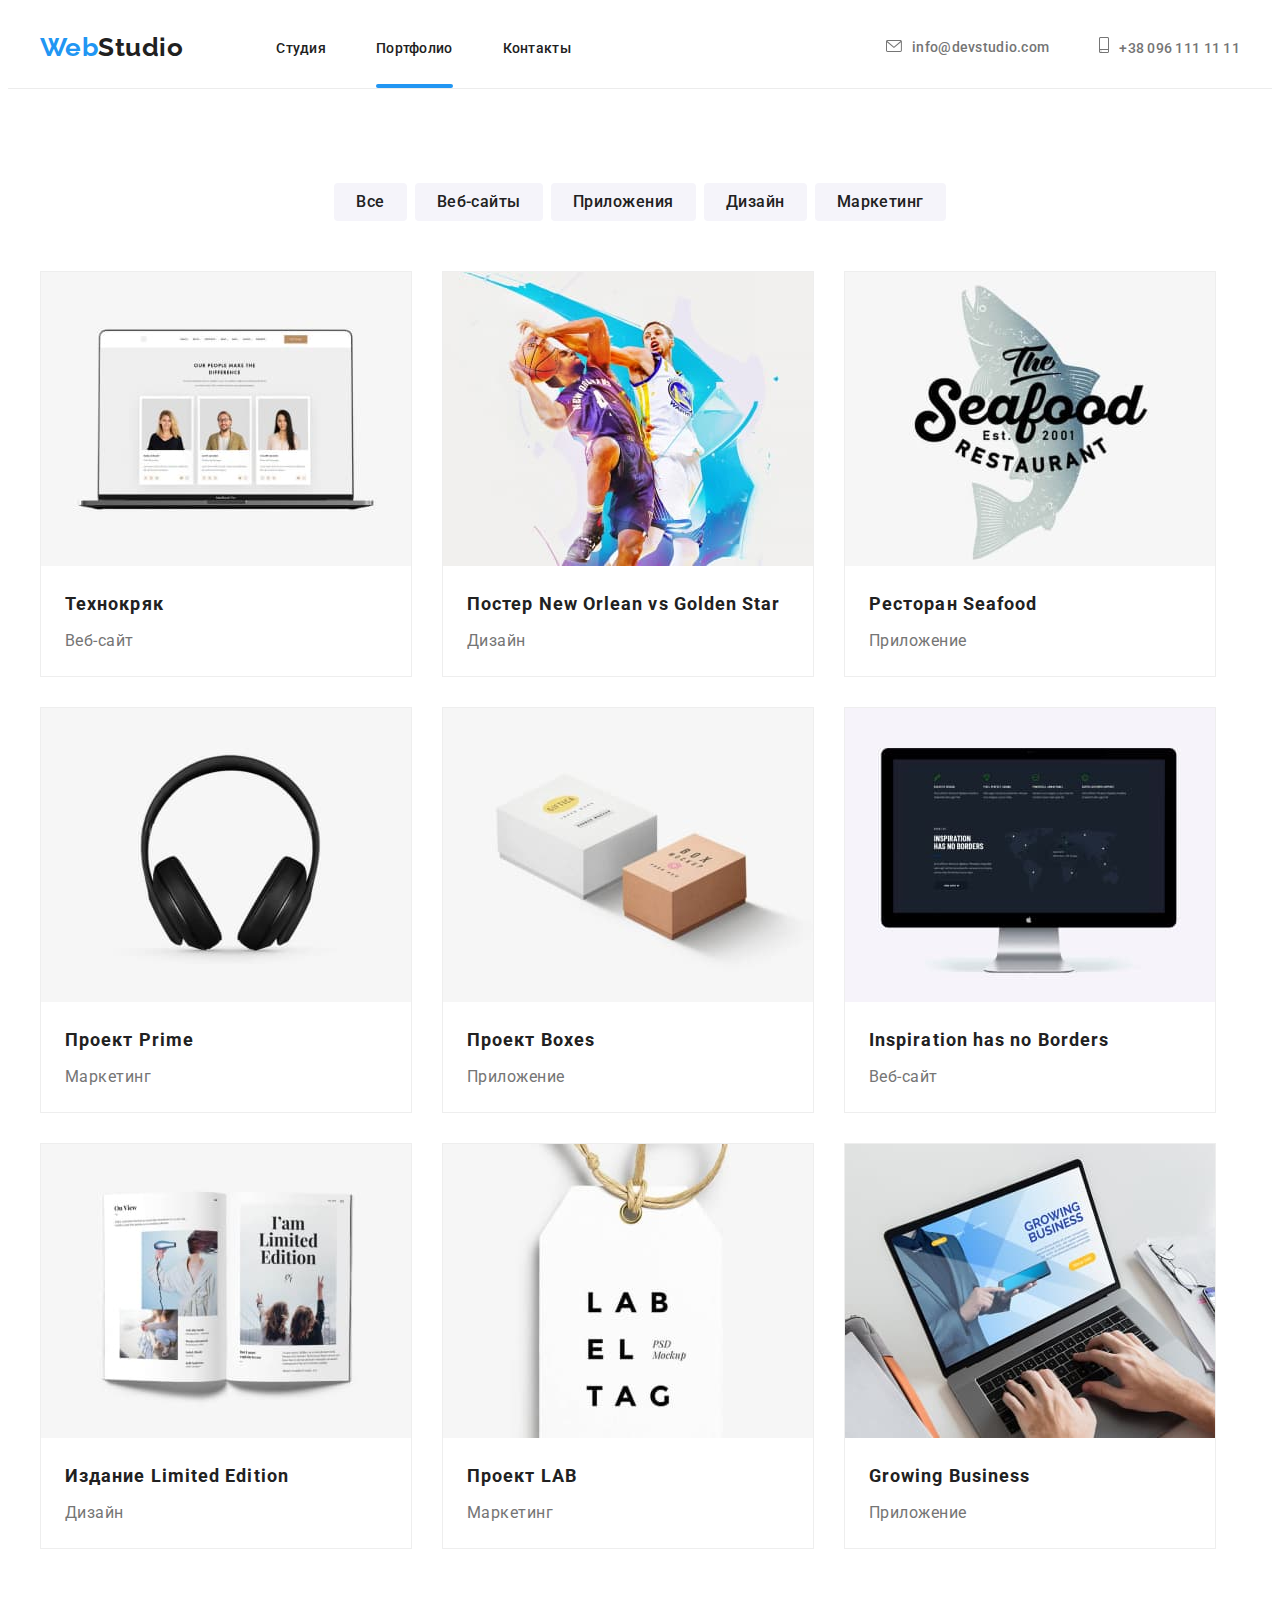
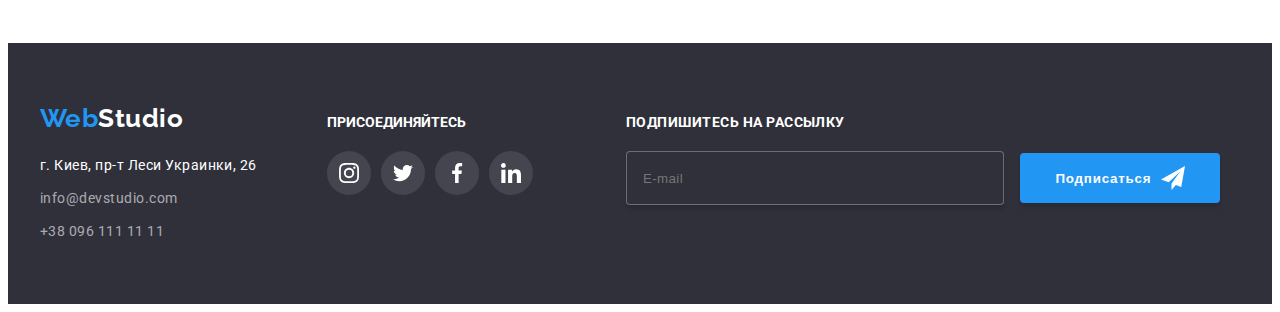
==== portfolio.html @ e42d1f24 "Старт ДЗ 7" ====
<!DOCTYPE html>
<html lang="en">
<head>
    <meta charset="UTF-8">
    <meta http-equiv="X-UA-Compatible" content="IE=edge">
    <meta name="viewport" content="width=device-width, initial-scale=1.0">
    <title>portfolio</title>    
    <link rel="preconnect" href="https://fonts.googleapis.com">
    <link rel="preconnect" href="https://fonts.gstatic.com" crossorigin>
    <link href="https://fonts.googleapis.com/css2?family=Raleway:wght@700&family=Roboto:wght@400;500;700;900&display=swap"
        rel="stylesheet">
    <link rel="stylesheet" href="https://cdnjs.cloudflare.com/ajax/libs/modern-normalize/1.1.0/modern-normalize.min.css"
        integrity="sha512-wpPYUAdjBVSE4KJnH1VR1HeZfpl1ub8YT/NKx4PuQ5NmX2tKuGu6U/JRp5y+Y8XG2tV+wKQpNHVUX03MfMFn9Q=="
        crossorigin="anonymous" referrerpolicy="no-referrer" />
    <link rel="stylesheet" href="./css/styles.css" />
</head>

<body>
    <header class="header">
        <div class="menu container">
            <nav class="nav">
                <a href="./index.html" class="logo link">Web<span>Studio</span></a>
    
                <ul class="site-nav list">
                    <li class="item"><a href="./index.html" class="studio link">Студия</a></li>
                    <li class="item"><a href="./portfolio.html" class="portfolio link current">Портфолио</a></li>
                    <li class="item"><a href="./contact" class="contact link">Контакты</a></li>
                </ul>
            </nav>
    
            <ul class="site-contact list">
                <li class="item">
                    <a href="mailto:info@devstudio.com" class="email link"><svg class="mail-svg" width="16" height="12">
                            <use href="./images/icons.svg#icon-envelope"></use>
                        </svg>info@devstudio.com</a>
                </li>
                <li class="item"><a href="tel:+380961111111" class="tel link"><svg class="tel-svg" width="10" height="16">
                            <use href="./images/icons.svg#icon-smartphone"></use>
                        </svg>+38 096 111 11 11</a></li>
            </ul>
        </div>
    </header>

    <main>
        <section class="filtr">
            <h1 class="feature-title">Фильтр</h1>
            <ul class="list buttons">
                <li class="item">
                    <button type="button" name="Все">Все</button>
                </li>
                <li class="item">
                    <button type="button" name="Веб-сайты">Веб-сайты</button>
                </li>
                <li class="item">
                    <button type="button" name="Приложения">Приложения</button>
                </li>
                <li class="item">
                    <button type="button" name="Дизайн">Дизайн</button>
                </li>
                <li class="item">
                    <button type="button" name="Маркетинг">Маркетинг</button>
                </li>
            </ul>

            <ul class="projects list container">
                <li class="item-projects"> <a href="#" class="link">
                    <div class="thumb-projects">
                    <img src="./images/tekhnokr.jpg" alt="Фото ноутбука" width="370"  />
                    <div class="overlay-projects">
                        <p class="text-overlay">Ресурс предлагает комплексные предложения с разным уровнем функционала и сервисов. Все это позволит посетителю получить
                        исчерпывающие сведения о компании или частном лице.</p>
                    </div>
                    </div>
                    <div class="content">
                    <h2 class="projects-title">Технокряк</h2>
                    <p class="text">Веб-сайт</p></div>
                </a>
                    
                </li>

                <li class="item-projects"> <a href="#" class="link">
                    <div class="thumb-projects">
                    <img src="./images/neworleanvsgoldenstar.jpg" alt="Постер баскетбольной команды" width="370"  />
                    <div class="overlay-projects">
                        <p class="text-overlay">Ресурс предлагает комплексные предложения с разным уровнем функционала и сервисов. Все это позволит посетителю получить
                        исчерпывающие сведения о компании или частном лице.</p>
                    </div>
                    </div>
                    <div class="content">
                    <h2 class="projects-title">Постер New Orlean vs Golden Star</h2>
                    <p class="text">Дизайн</p></div></a>
                    
                </li>

                <li class="item-projects"> <a href="#" class="link">
                    <div class="thumb-projects">
                    <img src="./images/seafood.jpg" alt="Логотип ресторана" width="370"  />
                    <div class="overlay-projects">
                        <p class="text-overlay">Ресурс предлагает комплексные предложения с разным уровнем функционала и сервисов. Все это позволит посетителю получить
                        исчерпывающие сведения о компании или частном лице.</p>
                    </div>
                    </div>
                    <div class="content">   
                    <h2 class="projects-title">Ресторан Seafood</h2>
                    <p class="text">Приложение</p></div></a>
                    
                </li>

                <li class="item-projects"> <a href="#" class="link">
                    <div class="thumb-projects">
                    <img src="./images/prime.jpg" alt="Фото наушники" width="370"  />
                    <div class="overlay-projects">
                        <p class="text-overlay">Ресурс предлагает комплексные предложения с разным уровнем функционала и сервисов. Все это позволит посетителю получить
                        исчерпывающие сведения о компании или частном лице.</p>
                    </div>
                    </div>
                    <div class="content">
                    <h2 class="projects-title">Проект Prime</h2>
                    <p class="text">Маркетинг</p></div></a>
                    
                </li>

                <li class="item-projects"> <a href="#" class="link">
                   <div class="thumb-projects">
                    <img src="./images/boxes.jpg" alt="Фото две коробки" width="370"  />
                    <div class="overlay-projects">
                        <p class="text-overlay">Ресурс предлагает комплексные предложения с разным уровнем функционала и сервисов. Все это позволит посетителю получить
                        исчерпывающие сведения о компании или частном лице.</p>
                    </div>
                    </div>
                    <div class="content">
                    <h2 class="projects-title">Проект Boxes</h2>
                    <p class="text">Приложение</p></div></a>
                    
                </li>

                <li class="item-projects"> <a href="#" class="link">
                    <div class="thumb-projects">
                    <img src="./images/inspirationhasnoborders.jpg" alt="Фото монитора" width="370"  />
                    <div class="overlay-projects">
                        <p class="text-overlay">Ресурс предлагает комплексные предложения с разным уровнем функционала и сервисов. Все это позволит посетителю получить
                        исчерпывающие сведения о компании или частном лице.</p>
                    </div>
                    </div>
                    <div class="content">
                    <h2 class="projects-title">Inspiration has no Borders</h2>
                    <p class="text">Веб-сайт</p></div></a>
                    
                </li>

                <li class="item-projects"> <a href="#" class="link">
                    <div class="thumb-projects">
                    <img src="./images/limitededition.jpg" alt="Фото журнал" width="370"  />
                    <div class="overlay-projects">
                        <p class="text-overlay">Ресурс предлагает комплексные предложения с разным уровнем функционала и сервисов. Все это позволит посетителю получить
                        исчерпывающие сведения о компании или частном лице.</p>
                    </div>
                    </div>
                    <div class="content">
                    <h2 class="projects-title">Издание Limited Edition</h2>
                    <p class="text">Дизайн</p></div></a>
                    
                </li>

                <li class="item-projects"> <a href="#" class="link">
                    <div class="thumb-projects">
                    <img src="./images/lab.jpg" alt="Фото бирка" width="370"  />
                    <div class="overlay-projects">
                        <p class="text-overlay">Ресурс предлагает комплексные предложения с разным уровнем функционала и сервисов. Все это позволит посетителю получить
                        исчерпывающие сведения о компании или частном лице.</p>
                    </div>
                    </div>
                    <div class="content">
                    <h2 class="projects-title">Проект LAB</h2>
                    <p class="text">Маркетинг</p></div></a>
                    
                </li>

                <li class="item-projects"> <a href="#" class="link">
                    <div class="thumb-projects">
                    <img src="./images/growingbusiness.jpg" alt="Фото ноутбук" width="370"  />
                    <div class="overlay-projects">
                        <p class="text-overlay">Ресурс предлагает комплексные предложения с разным уровнем функционала и сервисов. Все это позволит посетителю получить
                        исчерпывающие сведения о компании или частном лице.</p>
                    </div>
                    </div>
                    <div class="content">
                    <h2 class="projects-title">Growing Business</h2>
                    <p class="text">Приложение</p></div></a>
                    
                </li>
            </ul>
        </section>
    </main>

    <footer>
        <div class="container">
            <div class="footer">
                <div class="footer-address">
    
                    <a href="/" class="logo link">Web<span>Studio</span></a>
    
                    <address class="address">
                        <a href="https://bit.ly/3pXMvUd" class="street link" target="_blank" rel="noopener noreferrer">г.
                            Киев, пр-т
                            Леси Украинки, 26</a>
                        <a href="mailto:info@devstudio.com" class="email link">info@devstudio.com</a>
                        <a href="tel:+380961111111" class="tel link">+38 096 111 11 11</a>
                    </address>
                </div>
    
                <div class="follow">
                    <span class="follow-text">присоединяйтесь</span>
    
                    <ul class="social-list-footer list">
                        <li class="social-list-footer-item">
                            <a href="#" class="social-footer link">
                                <svg class="icon-social-footer" width="20px" height="20px">
                                    <use href="./images/icons.svg#icon-instagram"></use>
                                </svg>
                            </a>
    
                        </li>
    
                        <li class="social-list-footer-item">
                            <a href="#" class="social-footer link">
                                <svg class="icon-social-footer" width="20" height="20">
                                    <use href="./images/icons.svg#icon-twitter"></use>
                                </svg></a>
                        </li>
    
                        <li class="social-list-footer-item">
                            <a href="#" class="social-footer link">
                                <svg class="icon-social-footer" width="20" height="20">
                                    <use href="./images/icons.svg#icon-facebook"></use>
                                </svg></a>
                        </li>
    
                        <li class="social-list-footer-item">
                            <a href="#" class="social-footer link">
                                <svg class="icon-social-footer" width="20" height="20">
                                    <use href="./images/icons.svg#icon-linkedin"></use>
                                </svg></a>
                        </li>
                    </ul>
                </div>
                <div class="form-submit">
                    <form class="submit">
                        <b class="text-submit">Подпишитесь на рассылку</b>
                        <div class="input-button">
                            <input type="email" name="mail" placeholder="E-mail" class="input-submit">
                            <button type="submit" class="button-submit">Подписаться<svg class="icon-send" width="24"
                                    height="24">
                                    <use href="images/icons.svg#icon-send"></use>
                                </svg></button>
                        </div>
                    </form>
                </div>
    
            </div>
        </div>
    </footer>
    </body>
    
    </html>
---- css/styles.css ----
:root {
    --primary-text-color: #757575;
    --title-text-color: #212121;
    --accent-color: #2196F3;
    --primary-bg-color: #E5E5E5;
    --secondary-bg-color: #F5F4FA;
    --tertiary-bg-color: #2F303A;
    --button-text: #FFFFFF;
    --feature-gap: 30px;
    --color-icon: #AFB1B8;

}


body {
    
    color: var(--primary-text-color);
    font-family: 'Roboto', sans-serif;
    letter-spacing: 0.03em;
}
img {
    display: block;
    max-width: 100%;
    height: auto;
}
.list {
    padding: 0;
    margin: 0;

    list-style: none;
}

.container {
    width: 1200px;
    padding-left: 15px;
    padding-right: 15px;

    margin-left: auto;
    margin-right: auto;
}

a.link {
    text-decoration: none;
    outline: none;

    transition-property: background-color;
    transition: cubic-bezier(0.4, 0, 0.2, 1);
    transition-duration: 250ms;
}
.link:hover, .link:focus {
    color: var(--accent-color);
}
.logo {
    display: block ;
    

    color: var(--accent-color);
    font-family: 'Raleway', sans-serif;
    font-weight: 700;
    font-size: 26px;
    line-height: 1.19;
}
.logo > span {
    color: var(--title-text-color);
}

.menu {
    display: flex;
    align-items: center;
  
}
.nav {
    display: flex;
    align-items: center;

}
.site-nav {
    display: flex;
    margin-left: 93px;
}
.site-nav .link {
    position: relative;
    color: var(--title-text-color);
        font-weight: 500;
        font-size: 14px;
        line-height: 1.14;
        letter-spacing: 0.02em;

    transition-property: background-color;
}
.site-nav .link:hover,
.site-nav .link:focus {
    color: var(--accent-color);
    
}
.site-nav .current::after {
    position: absolute;

    left: 0;
    top: 44px;

    display: inline-block;
    content: "";
    padding: 0;
    margin: 0;

    width: 100%;
    height: 4px;
    background-color: var(--accent-color);
    border-radius: 2px;

}

.site-nav .item + .item {
    margin-left: 50px;
}
.mail-svg {
    
    margin-right: 10px;
    fill: currentColor;
}
.tel-svg {
    margin-right: 10px;
    fill: currentColor;
}
.site-contact {
    display: flex;
    margin-left: auto;
    

}
.site-contact .link {
    color: var(--primary-text-color);
    font-weight: 500;
    font-size: 14px;
    line-height: 1.14;
    letter-spacing: 0.02em;

    transition-property: background-color;
    transition: cubic-bezier(0.4, 0, 0.2, 1);
    transition-duration: 250ms;
}
.site-contact .link:hover,
.site-contact .link:focus {
    color: var(--accent-color);
    
}
.site-contact .item + .item {
    margin-left: 50px;
}
.header {
    padding-top: 24px;
    padding-bottom: 25px;
    
    background-color: var(--button-text);

    border-bottom-style: solid;
    border-bottom-width: 1px;
    border-bottom-color: #ECECEC;
    
}
.overlay {
    padding-top: 200px;
    padding-bottom: 200px;
    
    max-width: 1600px;
    height: 600px;
    margin-left: auto;
    margin-right: auto;
    background-image: linear-gradient(
        to right,
        rgba(47, 48, 58, 0.4),
        rgba(47, 48, 58, 0.4)
        ),
        url(../images/hero.jpg);
    background-position: center;
    background-size: cover;
    
}
.hero {
    

    background-color: #c4c4c4;
}
.hero-title {
    display: block;
    margin: 0 auto;

    max-width: 696px;
  

    color: var(--button-text);
    font-style: normal;
    font-weight: 900;
    font-size: 44px;
    line-height: 1.36;
    letter-spacing: 0.06em;
    text-transform: uppercase;

    text-align: center;

}

.hero-button {
    display: block;
    padding: 10px 32px;
    margin-left: auto;
    margin-right: auto;
    margin-top: var(--feature-gap);
    border: none;


    min-width: 200px;


    background-color: var(--accent-color);
    color: var(--button-text);
    box-shadow: 0px 4px 4px rgba(0, 0, 0, 0.15);
    border-radius: 4px;

    font-weight: 700;
    font-size: 16px;
    line-height: 1.88;
    letter-spacing: 0.06em;

    cursor: pointer;


}
.backdrop {
    position: fixed;
    top: 0;
    left: 0;
    width: 100%;
    height: 100%;

    opacity: 1;
    transform: scale(1, 1);
    transition: transform 250ms cubic-bezier(0.4, 0, 0.2, 1),
    opacity 250ms cubic-bezier(0.4, 0, 0.2, 1);

    z-index: 50;
    
    background-color: rgba(0, 0, 0, 0.2);
}
.backdrop.is-hidden {
    visibility: hidden;
    opacity: 0;
    pointer-events: none;

    transform: scale(2, 2);
    
    
}
.modal {
    position: absolute;
    left: 50%;
    top: 50%;
    transform: translate(-50%, -50%);

    z-index: 100;

    width: 528px;
    height: 581px;

    padding: 40px;


    border-radius: 4px;
    background-color: var(--button-text);
    box-shadow: 0px 2px 1px rgba(0, 0, 0, 0.2),
                0px 1px 1px rgba(0, 0, 0, 0.14),
                0px 1px 3px rgba(0, 0, 0, 0.12);

    

}

.button-close {
    position: absolute;
    top: 8px;
    right: 8px;

    display: inline-flex;
    align-items: center;
    justify-content: center;
    padding: 0;
    margin: 0;

    min-width: 30px;
    min-height: 30px;

    border: 1px solid rgba(0, 0, 0, 0.1);
    border-radius: 50%;
    background-color: #FFFFFF;
    cursor: pointer;

    transition-property: background-color;
        transition: cubic-bezier(0.4, 0, 0.2, 1);
        transition-duration: 250ms;

}
.close {
    display: flex;
    fill: #000000;
}
.close:hover,
.close:focus {
    fill: var(--accent-color);
}
/*form Hero*/

.hero-form > b {
    display: inline-block;
    margin-bottom: 12px;

    font-weight: 700;
    font-size: 20px;
    line-height: 1.15;
    color: var(--title-text-color);
}
.form-input {
    
    display: block;
    width: 100%;
    height: 40px;

    margin-top: 4px;
    margin-bottom: 10px;
    padding-left: 38px;

    border: 1px solid rgba(33, 33, 33, 0.2);
    border-radius: 4px;

    transition-property: background-color;
        transition: cubic-bezier(0.4, 0, 0.2, 1);
        transition-duration: 250ms;


}
.form-input:focus,
.form-input:hover, 
.form-input:focus + .icon-input,
.form-input:hover +.icon-input {
    border-color: var(--accent-color);
    fill: var(--accent-color);
    color: var(--accent-color);

    transition-property: background-color;
        transition: cubic-bezier(0.4, 0, 0.2, 1);
        transition-duration: 250ms;

}
.input-comment {
    padding: 12px 16px;
    margin-bottom: 20px;

    height: 120px;
    width: 448px;
    resize: none;
}
.icon-name {
    position: absolute;
    left: 52px;
    top: 104px;


}
.icon-phone {
    position: absolute;
    left: 52px;
    top: 172px;
}
.icon-email-black {
    position: absolute;
    left: 52px;
    top: 240px;
}
.feature {
    padding-top: 94px;
    padding-bottom: 94px;

    
}

.form-field {
    font-weight: 400;
    font-size: 12px;
    line-height: 1.17;
    letter-spacing: 0.01em;
    color: var(--primary-text-color);
}

.form-submit-button {
    position: absolute;
    left: 50%;
    transform: translateX(-50%);

    width: 200px;
    height: 50px;
    
    margin-top: 30px;

    background-color: var(--accent-color);
    color: var(--button-text);
    border: none;
    border-radius: 4px;
    box-shadow: 0px 4px 4px rgba(0, 0, 0, 0.15);

    font-weight: 700;
    line-height: 1.88;
    letter-spacing: 0.06em;

    cursor: pointer;
}

.policy {
    display: flex;
    justify-content: center;
    align-items: center;

    font-size: 14px;
    line-height: 1.71;
    letter-spacing: 0.03em;

}
.policy-link {
    color: var(--accent-color);
}
.checkbox {
    position: absolute;
    width: 1px;
    height: 1px;
    margin: -1px;
    border: 0;
    padding: 0;
    clip: rect(0 0 0 0);
    overflow: hidden;

}
.icon {
    display: inline-block;
    width: 16px;
    height: 15px;
    margin-right: 7px;

    border: 1px solid #212121;
    border-radius: 2px;
    transition-property: background-color;
        transition: cubic-bezier(0.4, 0, 0.2, 1);
        transition-duration: 250ms;

}
.checkbox:checked + .icon {
    border-color: transparent;
    background-color: #2196F3;
    background-image: url(../icons/iconcheck.svg);
    background-size: contain;
    background-origin: border-box;
    transition-property: background-color;
        transition: cubic-bezier(0.4, 0, 0.2, 1);
        transition-duration: 250ms;
}

h2,
h3 {
    margin: 0;
    padding: 0;

    color: var(--title-text-color);    
}
p {
    margin: 0;
    padding: 0;
    
    color: var(--primary-text-color);
}
.feature-list {
    display: flex;
    flex-wrap: wrap;
    

}
.feature-list-icon {
    margin-bottom: var(--feature-gap);
    
    display: flex;
    align-items: center;
    justify-content: center;
    

    width: 270px;
    height: 120px;

    background-color: #F5F4FA;
    border-radius: 4px;
    fill: var(--title-text-color);

    transition-property: background-color;
    transition: cubic-bezier(0.4, 0, 0.2, 1);
    transition-duration: 250ms;
}
.feature-list-icon:hover,
.feature-list-icon:focus {
    fill: var(--accent-color);
    
}
.feature-list > .item {
    flex-basis: calc(100% / 4 - var(--feature-gap));
    margin-left: var(--feature-gap);
    min-width: 270px;
}
.feature-list>.item:first-child {
    margin-left: 0;
}
.section-title {

    font-weight: 700;
    font-size: 36px;
    line-height: 1.17;
    text-align: center;

    
}



.feature-title {
    display: none;
}
.feature .list-title {
    font-size: 14px;
    line-height: 1.14;
    text-transform: uppercase;
}
.feature .text {
    margin-top: 10px;
    
    font-size: 14px;
    line-height: 1.71;
}
.aboutus {
    padding-bottom: 94px;
    
}

.work {
    display: flex;
    flex-wrap: wrap;
    margin-top: 50px;
}
.work > .item {
    position: relative;
    z-index: 1;
    flex-basis: calc(100% / 3 - var(--feature-gap));

    min-width: 370px;
    margin-left: auto;
    margin-right: auto;
    
}
.work .item:not(:first-child) {
    margin-left: var(--feature-gap);
}
.work-thumb::before {
    position: absolute;
    left: 0;
    bottom: 0;
    z-index: 10;

    display: inline-block;
    content: "";
    width: 100%;
    height: 70px;
    background-color: rgba(47, 48, 58, 0.8);

}
.work-thumb > span {
    position: absolute;
    left: 83px;
    bottom: 27px;

    display: inline-block;
    content: "";

    z-index: 20;

    font-size: 14px;
    font-weight: 700;
    line-height: 1.14;
    text-transform: uppercase;
    color: var(--button-text);
    
}


.team > .item {
    margin-left: var(--feature-gap);
    padding-bottom: var(--feature-gap);

    box-shadow: 0px 2px 1px rgba(0, 0, 0, 0.2), 0px 1px 1px rgba(0, 0, 0, 0.14), 0px 1px 3px rgba(0, 0, 0, 0.12);

}
.team>.item:first-child {
    margin-left: 0;
}
.ourteam {
    background-color: var(--secondary-bg-color);
    padding-top: 94px;
    padding-bottom: 94px;
}
.team {
    display: flex;
    flex-wrap: wrap;
    margin-top: 50px;
    
}
.item-team {
    min-width: 270px;
    min-height: 428px ;

    padding-bottom: var(--feature-gap);

    
}
.team > .item {
    flex-basis: calc(100% / 4 - var(--feature-gap));
    margin-left: var(--feature-gap);
    min-width: 270px;

    background-color: var(--button-text);
    border-bottom-left-radius: 4px;
    border-bottom-right-radius: 4px;
}
.team .team-title {
    text-align: center;
    
    font-weight: 500;
    font-size: 16px;
    line-height: 1.19;
    
}
.team .text {
    text-align: center;
    margin-top: 10px;

    font-size: 16px;
    line-height: 1.19;
    color: var(--primary-text-color);
}
.name {
    padding-top: var(--feature-gap);
    padding-bottom: 16px;

}
.social-list {
    display: flex;
    justify-content: space-between;

    padding-left: 32px;
    padding-right: 32px;
    margin: 0;
    


    
}

.social {
    display: inline-flex;
    justify-content: center;
    align-items: center;
    

    width: 44px;
    height: 44px;
    color: var(--color-icon);
    background-color: var(--button-text);
    border-radius: 50%;

    transition-property: background-color;
    transition: cubic-bezier(0.4, 0, 0.2, 1);
    transition-duration: 250ms;

    
}
.social:hover,
.social:focus {
    background-color: var(--accent-color);
    color: var(--button-text);
    transition: cubic-bezier(0.4, 0, 0.2, 1);
    transition-duration: 250ms;
}
.icon-social {
    display: flex;
    align-content: center;
    
    fill: currentColor;

    transition-property: background-color;
    transition: cubic-bezier(0.4, 0, 0.2, 1);
    transition-duration: 250ms;
}
.icon-social:hover,
.icon-social:focus {
    fill: currentColor;
    
}
.clients {
    padding-top: 94px;
    padding-bottom: 94px;
    
}
.clients-logo {
    margin-top: 50px;
    display: flex;
    justify-content: space-between;
}
.client-link {
    display: inline-flex;
    justify-content: center;
    align-items: center;

    width: 170px;
    height: 92px;

    color: var(--color-icon);

    border: 1px solid var(--color-icon);
    border-radius: 4px;

    transition-property: background-color;
    transition: cubic-bezier(0.4, 0, 0.2, 1);
    transition-duration: 250ms;
}
.icon-client {
    
    fill: currentColor;

    transition-property: background-color;
    transition: cubic-bezier(0.4, 0, 0.2, 1);
    transition-duration: 250ms;
}
.icon-client:hover,
.icon-client:focus {
    fill: currentColor;
    
}
.client-link:hover,
.client-link:focus {
    border-color: var(--accent-color);
    

}
footer {
    padding-top: 60px;
    padding-bottom: 60px;
    background-color: var(--tertiary-bg-color);
}

.footer-address .logo > span {
    color: var(--button-text);
}
.address .link{
    color: var(--button-text);
    font-style: normal;
    font-weight: 400;
    font-size: 14px;
    line-height: 1.71;
}
.address .email, .address .tel {
    display: block;
    margin-top: 9px;

    color: rgba(255, 255, 255, 0.6);
    font-style: normal;
    
}
.address {
    margin-top: 20px;
}
.follow {
    display: flex;
    flex-direction: column;
    margin-left: 70px;
    margin-right: 93px;
}
.follow-text {
    margin-bottom: 20px;
    width: 145px;

    font-weight: 700;
    font-size: 14px;
    line-height: 1.14;
    letter-spacing: 0.03px;
    text-transform: uppercase;

    color: var(--button-text);
    

}
.footer {
    display: flex;
    align-items: baseline;
}
.social-list-footer {
    display: flex;
}
.social-footer {
    display: flex;
    justify-content: center;
    align-items: center;

    width: 44px;
    height: 44px;
    border-radius: 50%;
    background-color: rgba(255, 255, 255, 0.1);

    transition-property: background-color;
    transition: cubic-bezier(0.4, 0, 0.2, 1);
    transition-duration: 250ms;
}
.social-footer:hover,
.social-footer:focus {
    background-color: var(--accent-color);
    
}
.icon-social-footer {
    fill: var(--button-text);
}
.social-list-footer-item + .social-list-footer-item {
    margin-left: 10px;
}

/*form*/

.form-submit {
    display: inline-flex;
    
}
.submit {
    display: flex;
    flex-direction: column;
    
}
.input-button {
    margin-top: 20px;
    
}
.input-submit {
    margin-right: 12px;
    padding-left: 16px;

    line-height: 1.25;
    letter-spacing: 0.03em;


    color: rgba(255, 255, 255, 0.6);

    background-color: var(--tertiary-bg-color);
    border: 1px solid rgba(255, 255, 255, 0.3);
    border-radius: 4px;
    box-shadow: 0px 4px 4px rgba(0, 0, 0, 0.15);


    width: 358px;
    height: 50px;

}
.input-submit:hover,
.input-submit:focus {
    border-color: var(--accent-color);
}
.text-submit {
    font-size: 14px;
    line-height: 1.14;
    text-transform: uppercase;

    color: var(--button-text);

}
.button-submit {
    display: inline-flex;
    align-items: center;
    justify-content: center;

    border: 0;
    padding: 0;
    
    
    width: 200px;
    height: 50px;
    border-radius: 4px;
    box-shadow: 0px 4px 4px rgba(0, 0, 0, 0.15);
    background-color: #2196F3;

    font-weight: 700;
    line-height: 1.88;
    
    color: var(--button-text);
    letter-spacing: 0.06em;


}
.icon-send {
    display: inline-block;
    margin-left: 10px;
    fill: #FFFFFF;
}
/*portfolio*/
.filtr {
    padding-top: 94px;
    padding-bottom: 94px;

    
}

.filtr .buttons {
    display: flex;
    justify-content: center;
    
    

}
.filtr button {
    display: block;
    padding: 6px 22px;

    font-family: 'Roboto', sans-serif;
    letter-spacing: 0.03em;
    
    background-color: var(--secondary-bg-color);
    color: var(--title-text-color);
    border-radius: 4px;
    border: none;

    font-weight: 500;
    font-size: 16px;
    line-height: 1.63;
    cursor: pointer;

    transition-property: background-color;
    transition: cubic-bezier(0.4, 0, 0.2, 1);
    transition-duration: 250ms;
}
.filtr button:hover,
.filtr button:focus {
    
    color: var(--button-text);
    background-color: var(--accent-color);

    box-shadow: 0px 2px 2px rgba(0, 0, 0, 0.12), 0px 1px 2px rgba(0, 0, 0, 0.08), 0px 3px 1px rgba(0, 0, 0, 0.1);
}
.buttons > .item:not(:first-child) {
    margin-left: 8px;
    
}
.projects {
    
    display: flex;
    flex-wrap: wrap;
    
    margin-left: auto;
    margin-right: auto;
    margin-top: 50px;
   
    
}
.projects > .item-projects {
    width: 370px;
    
    margin-top: var(--feature-gap);
    

    background-color: var(--button-text);
    border: 1px solid #EEEEEE;

    transition-property: background-color;
    transition: cubic-bezier(0.4, 0, 0.2, 1);
    transition-duration: 250ms;
    
}
.item-projects:hover,
.item-projects:focus {
    
    
    box-shadow: 1px 4px 6px rgba(0, 0, 0, 0.16), 0px 4px 4px rgba(0, 0, 0, 0.06), 0px 1px 1px rgba(0, 0, 0, 0.12);
}
.item-projects + .item-projects{
    margin-left: var(--feature-gap);
}
.item-projects:nth-child(-n+3) {
    margin-top: 0;
}
.item-projects:nth-child(3n+4) {
    margin-left: 0;
}
.projects-title {

    font-weight: 700;
    font-size: 18px;
    line-height: 2.00;
    letter-spacing: 0.06em;
}
.projects .text {
    margin-top: 4px;
    
    font-weight: 400;
    font-size: 16px;
    line-height: 1.88;
    color: var(--primary-text-color);
}
.content {
    padding-left: 24px;
    padding-right: 24px;
    padding-top: 20px;
    padding-bottom: 20px;

    
}
.overlay-projects {
    position: absolute;
    top: 0;
    left: 0;
    width: 100%;
    height: 100%;
    background-color: rgba(33, 150, 243, 0.9);

    padding: 63px 24px;

    transform: translateY(100%);
    transition: transform 250ms cubic-bezier(0.4, 0, 0.2, 1);
}
.thumb-projects {
    position: relative;
    overflow: hidden;

    

}
.item-projects:hover .overlay-projects {
    transform: translateY(0);
}
.text-overlay {
    font-size: 18px;
    line-height: 1.56;
    color: var(--button-text);
}
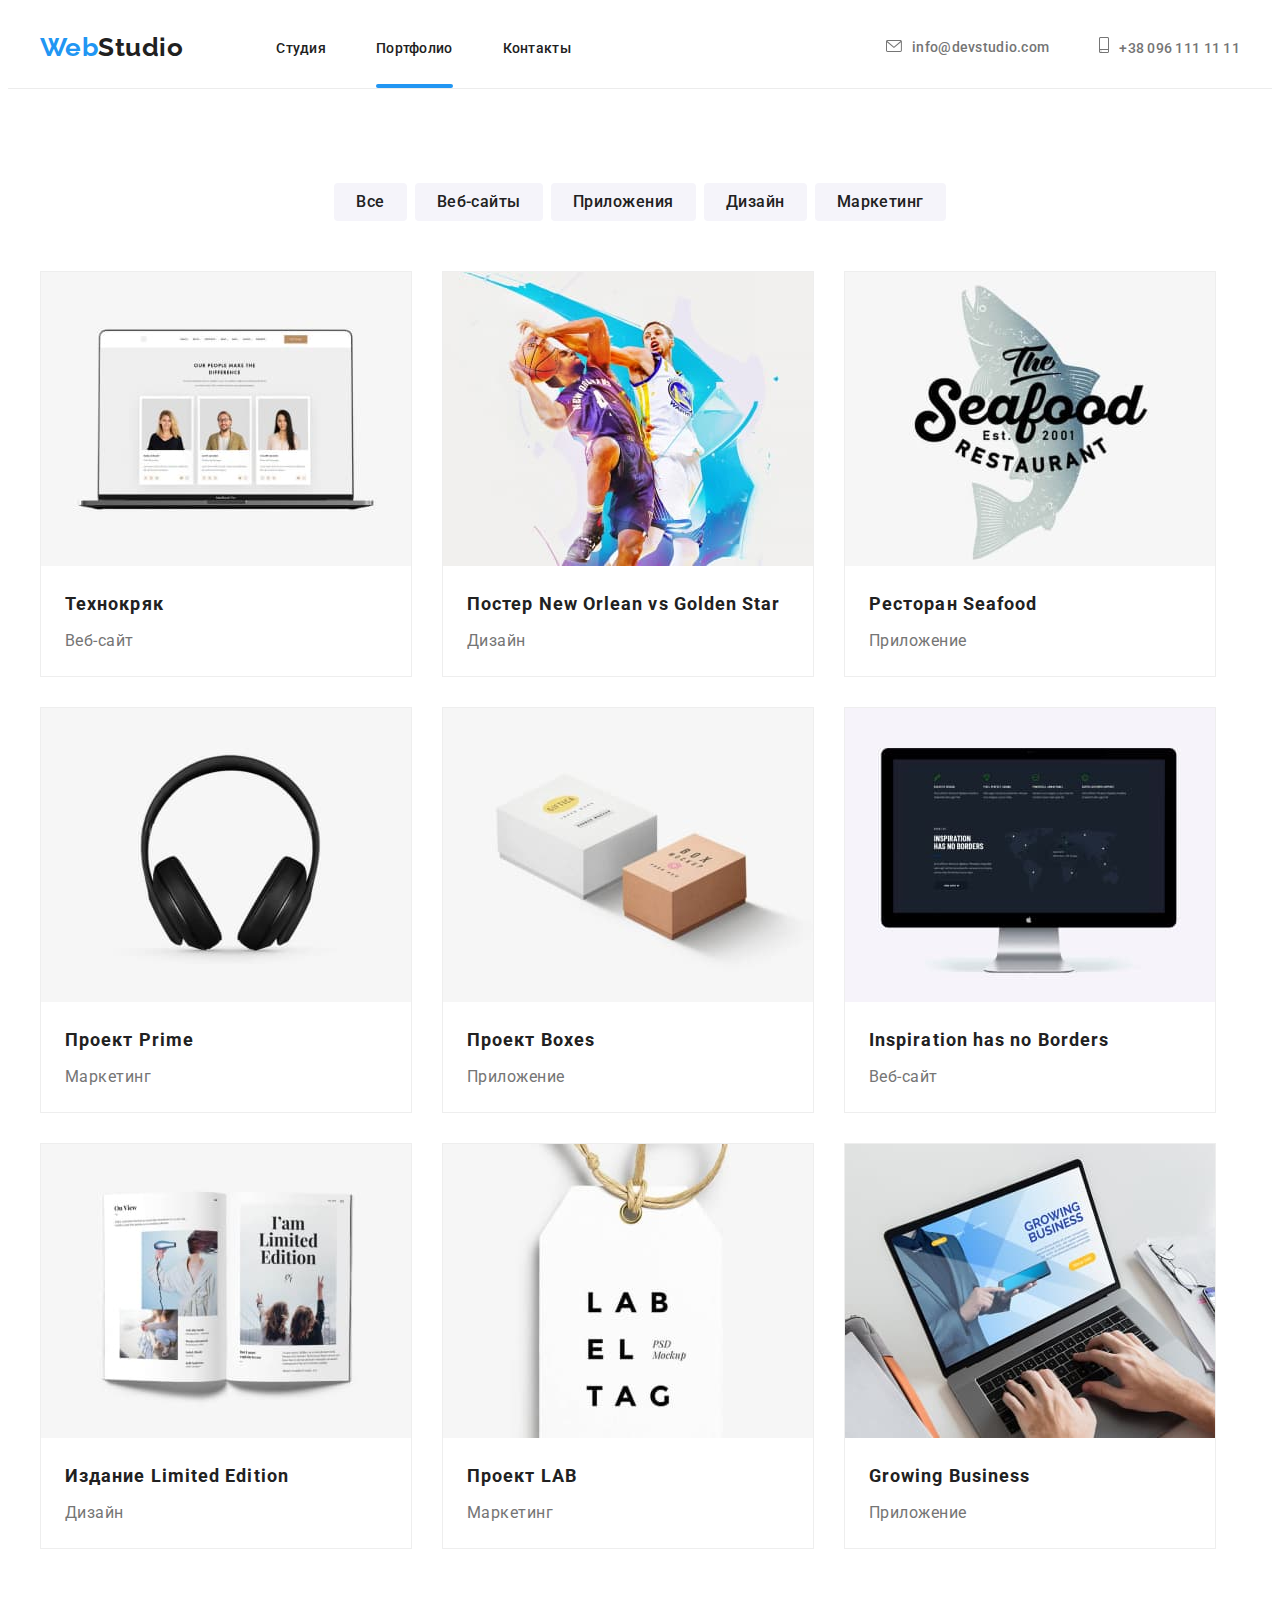
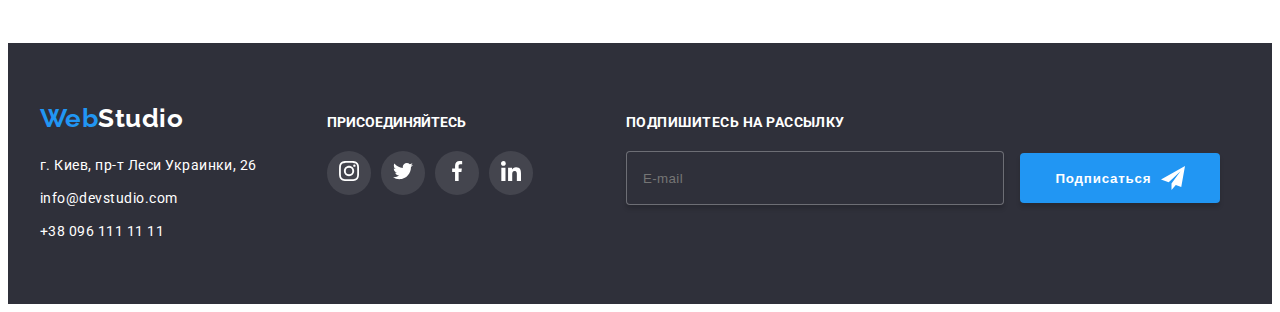
==== commit fcd4d85c: "Закончил БЄМ" ====
--- a/portfolio.html
+++ b/portfolio.html
@@ -19,22 +19,25 @@
     <header class="header">
         <div class="menu container">
             <nav class="nav">
-                <a href="./index.html" class="logo link">Web<span>Studio</span></a>
+                <a href="./index.html" class="logo link">Web<span class="logo--black">Studio</span></a>
     
                 <ul class="site-nav list">
-                    <li class="item"><a href="./index.html" class="studio link">Студия</a></li>
-                    <li class="item"><a href="./portfolio.html" class="portfolio link current">Портфолио</a></li>
-                    <li class="item"><a href="./contact" class="contact link">Контакты</a></li>
+                    <li class="site-nav__item"><a href="./index.html" class="site-nav__studio link ">Студия</a></li>
+                    <li class="site-nav__item"><a href="./portfolio.html" class="site-nav__portfolio link current">Портфолио</a>
+                    </li>
+                    <li class="site-nav__item"><a href="./contact" class="site-nav__contact link">Контакты</a></li>
                 </ul>
             </nav>
     
             <ul class="site-contact list">
-                <li class="item">
-                    <a href="mailto:info@devstudio.com" class="email link"><svg class="mail-svg" width="16" height="12">
+                <li class="site-contact__item">
+                    <a href="mailto:info@devstudio.com" class="site-contact__email link"><svg class="site-contact__mail-svg"
+                            width="16" height="12">
                             <use href="./images/icons.svg#icon-envelope"></use>
                         </svg>info@devstudio.com</a>
                 </li>
-                <li class="item"><a href="tel:+380961111111" class="tel link"><svg class="tel-svg" width="10" height="16">
+                <li class="site-contact__item"><a href="tel:+380961111111" class="site-contact__tel link"><svg
+                            class="site-contact__tel-svg" width="10" height="16">
                             <use href="./images/icons.svg#icon-smartphone"></use>
                         </svg>+38 096 111 11 11</a></li>
             </ul>
@@ -43,150 +46,150 @@
 
     <main>
         <section class="filtr">
-            <h1 class="feature-title">Фильтр</h1>
-            <ul class="list buttons">
-                <li class="item">
-                    <button type="button" name="Все">Все</button>
-                </li>
-                <li class="item">
-                    <button type="button" name="Веб-сайты">Веб-сайты</button>
-                </li>
-                <li class="item">
-                    <button type="button" name="Приложения">Приложения</button>
-                </li>
-                <li class="item">
-                    <button type="button" name="Дизайн">Дизайн</button>
-                </li>
-                <li class="item">
-                    <button type="button" name="Маркетинг">Маркетинг</button>
+            <h1 class="filtr__title">Фильтр</h1>
+            <ul class="list filtr-menu">
+                <li class="filtr-menu__item">
+                    <button type="button" class="button filtr__button" name="Все">Все</button>
+                </li>
+                <li class="filtr-menu__item">
+                    <button type="button" class="button filtr__button" name="Веб-сайты">Веб-сайты</button>
+                </li>
+                <li class="filtr-menu__item">
+                    <button type="button" class="button filtr__button" name="Приложения">Приложения</button>
+                </li>
+                <li class="filtr-menu__item">
+                    <button type="button" class="button filtr__button" name="Дизайн">Дизайн</button>
+                </li>
+                <li class="filtr-menu__item">
+                    <button type="button" class="button filtr__button" name="Маркетинг">Маркетинг</button>
                 </li>
             </ul>
 
             <ul class="projects list container">
-                <li class="item-projects"> <a href="#" class="link">
-                    <div class="thumb-projects">
+                <li class="projects__item"> <a href="#" class="link">
+                    <div class="projects__thumb">
                     <img src="./images/tekhnokr.jpg" alt="Фото ноутбука" width="370"  />
-                    <div class="overlay-projects">
-                        <p class="text-overlay">Ресурс предлагает комплексные предложения с разным уровнем функционала и сервисов. Все это позволит посетителю получить
-                        исчерпывающие сведения о компании или частном лице.</p>
-                    </div>
-                    </div>
-                    <div class="content">
-                    <h2 class="projects-title">Технокряк</h2>
-                    <p class="text">Веб-сайт</p></div>
+                    <div class="projects__overlay">
+                        <p class="projects__overlay-text">Ресурс предлагает комплексные предложения с разным уровнем функционала и сервисов. Все это позволит посетителю получить
+                        исчерпывающие сведения о компании или частном лице.</p>
+                    </div>
+                    </div>
+                    <div class="projects__content">
+                    <h2 class="projects__title">Технокряк</h2>
+                    <p class="projects__text">Веб-сайт</p></div>
                 </a>
                     
                 </li>
 
-                <li class="item-projects"> <a href="#" class="link">
-                    <div class="thumb-projects">
+                <li class="projects__item"> <a href="#" class="link">
+                    <div class="projects__thumb">
                     <img src="./images/neworleanvsgoldenstar.jpg" alt="Постер баскетбольной команды" width="370"  />
-                    <div class="overlay-projects">
-                        <p class="text-overlay">Ресурс предлагает комплексные предложения с разным уровнем функционала и сервисов. Все это позволит посетителю получить
-                        исчерпывающие сведения о компании или частном лице.</p>
-                    </div>
-                    </div>
-                    <div class="content">
-                    <h2 class="projects-title">Постер New Orlean vs Golden Star</h2>
-                    <p class="text">Дизайн</p></div></a>
-                    
-                </li>
-
-                <li class="item-projects"> <a href="#" class="link">
-                    <div class="thumb-projects">
+                    <div class="projects__overlay">
+                        <p class="projects__overlay-text">Ресурс предлагает комплексные предложения с разным уровнем функционала и сервисов. Все это позволит посетителю получить
+                        исчерпывающие сведения о компании или частном лице.</p>
+                    </div>
+                    </div>
+                    <div class="projects__content">
+                    <h2 class="projects__title">Постер New Orlean vs Golden Star</h2>
+                    <p class="projects__text">Дизайн</p></div></a>
+                    
+                </li>
+
+                <li class="projects__item"> <a href="#" class="link">
+                    <div class="projects__thumb">
                     <img src="./images/seafood.jpg" alt="Логотип ресторана" width="370"  />
-                    <div class="overlay-projects">
-                        <p class="text-overlay">Ресурс предлагает комплексные предложения с разным уровнем функционала и сервисов. Все это позволит посетителю получить
-                        исчерпывающие сведения о компании или частном лице.</p>
-                    </div>
-                    </div>
-                    <div class="content">   
-                    <h2 class="projects-title">Ресторан Seafood</h2>
-                    <p class="text">Приложение</p></div></a>
-                    
-                </li>
-
-                <li class="item-projects"> <a href="#" class="link">
-                    <div class="thumb-projects">
+                    <div class="projects__overlay">
+                        <p class="projects__overlay-text">Ресурс предлагает комплексные предложения с разным уровнем функционала и сервисов. Все это позволит посетителю получить
+                        исчерпывающие сведения о компании или частном лице.</p>
+                    </div>
+                    </div>
+                    <div class="projects__content">   
+                    <h2 class="projects__title">Ресторан Seafood</h2>
+                    <p class="projects__text">Приложение</p></div></a>
+                    
+                </li>
+
+                <li class="projects__item"> <a href="#" class="link">
+                    <div class="projects__thumb">
                     <img src="./images/prime.jpg" alt="Фото наушники" width="370"  />
-                    <div class="overlay-projects">
-                        <p class="text-overlay">Ресурс предлагает комплексные предложения с разным уровнем функционала и сервисов. Все это позволит посетителю получить
-                        исчерпывающие сведения о компании или частном лице.</p>
-                    </div>
-                    </div>
-                    <div class="content">
-                    <h2 class="projects-title">Проект Prime</h2>
-                    <p class="text">Маркетинг</p></div></a>
-                    
-                </li>
-
-                <li class="item-projects"> <a href="#" class="link">
-                   <div class="thumb-projects">
+                    <div class="projects__overlay">
+                        <p class="projects__overlay-text">Ресурс предлагает комплексные предложения с разным уровнем функционала и сервисов. Все это позволит посетителю получить
+                        исчерпывающие сведения о компании или частном лице.</p>
+                    </div>
+                    </div>
+                    <div class="projects__content">
+                    <h2 class="projects__title">Проект Prime</h2>
+                    <p class="projects__text">Маркетинг</p></div></a>
+                    
+                </li>
+
+                <li class="projects__item"> <a href="#" class="link">
+                   <div class="projects__thumb">
                     <img src="./images/boxes.jpg" alt="Фото две коробки" width="370"  />
-                    <div class="overlay-projects">
-                        <p class="text-overlay">Ресурс предлагает комплексные предложения с разным уровнем функционала и сервисов. Все это позволит посетителю получить
-                        исчерпывающие сведения о компании или частном лице.</p>
-                    </div>
-                    </div>
-                    <div class="content">
-                    <h2 class="projects-title">Проект Boxes</h2>
-                    <p class="text">Приложение</p></div></a>
-                    
-                </li>
-
-                <li class="item-projects"> <a href="#" class="link">
-                    <div class="thumb-projects">
+                    <div class="projects__overlay">
+                        <p class="projects__overlay-text">Ресурс предлагает комплексные предложения с разным уровнем функционала и сервисов. Все это позволит посетителю получить
+                        исчерпывающие сведения о компании или частном лице.</p>
+                    </div>
+                    </div>
+                    <div class="projects__content">
+                    <h2 class="projects__title">Проект Boxes</h2>
+                    <p class="projects__text">Приложение</p></div></a>
+                    
+                </li>
+
+                <li class="projects__item"> <a href="#" class="link">
+                    <div class="projects__thumb">
                     <img src="./images/inspirationhasnoborders.jpg" alt="Фото монитора" width="370"  />
-                    <div class="overlay-projects">
-                        <p class="text-overlay">Ресурс предлагает комплексные предложения с разным уровнем функционала и сервисов. Все это позволит посетителю получить
-                        исчерпывающие сведения о компании или частном лице.</p>
-                    </div>
-                    </div>
-                    <div class="content">
-                    <h2 class="projects-title">Inspiration has no Borders</h2>
-                    <p class="text">Веб-сайт</p></div></a>
-                    
-                </li>
-
-                <li class="item-projects"> <a href="#" class="link">
-                    <div class="thumb-projects">
+                    <div class="projects__overlay">
+                        <p class="projects__overlay-text">Ресурс предлагает комплексные предложения с разным уровнем функционала и сервисов. Все это позволит посетителю получить
+                        исчерпывающие сведения о компании или частном лице.</p>
+                    </div>
+                    </div>
+                    <div class="projects__content">
+                    <h2 class="projects__title">Inspiration has no Borders</h2>
+                    <p class="projects__text">Веб-сайт</p></div></a>
+                    
+                </li>
+
+                <li class="projects__item"> <a href="#" class="link">
+                    <div class="projects__thumb">
                     <img src="./images/limitededition.jpg" alt="Фото журнал" width="370"  />
-                    <div class="overlay-projects">
-                        <p class="text-overlay">Ресурс предлагает комплексные предложения с разным уровнем функционала и сервисов. Все это позволит посетителю получить
-                        исчерпывающие сведения о компании или частном лице.</p>
-                    </div>
-                    </div>
-                    <div class="content">
-                    <h2 class="projects-title">Издание Limited Edition</h2>
-                    <p class="text">Дизайн</p></div></a>
-                    
-                </li>
-
-                <li class="item-projects"> <a href="#" class="link">
-                    <div class="thumb-projects">
+                    <div class="projects__overlay">
+                        <p class="projects__overlay-text">Ресурс предлагает комплексные предложения с разным уровнем функционала и сервисов. Все это позволит посетителю получить
+                        исчерпывающие сведения о компании или частном лице.</p>
+                    </div>
+                    </div>
+                    <div class="projects__content">
+                    <h2 class="projects__title">Издание Limited Edition</h2>
+                    <p class="projects__text">Дизайн</p></div></a>
+                    
+                </li>
+
+                <li class="projects__item"> <a href="#" class="link">
+                    <div class="projects__thumb">
                     <img src="./images/lab.jpg" alt="Фото бирка" width="370"  />
-                    <div class="overlay-projects">
-                        <p class="text-overlay">Ресурс предлагает комплексные предложения с разным уровнем функционала и сервисов. Все это позволит посетителю получить
-                        исчерпывающие сведения о компании или частном лице.</p>
-                    </div>
-                    </div>
-                    <div class="content">
-                    <h2 class="projects-title">Проект LAB</h2>
-                    <p class="text">Маркетинг</p></div></a>
-                    
-                </li>
-
-                <li class="item-projects"> <a href="#" class="link">
-                    <div class="thumb-projects">
+                    <div class="projects__overlay">
+                        <p class="projects__overlay-text">Ресурс предлагает комплексные предложения с разным уровнем функционала и сервисов. Все это позволит посетителю получить
+                        исчерпывающие сведения о компании или частном лице.</p>
+                    </div>
+                    </div>
+                    <div class="projects__content">
+                    <h2 class="projects__title">Проект LAB</h2>
+                    <p class="projects__text">Маркетинг</p></div></a>
+                    
+                </li>
+
+                <li class="projects__item"> <a href="#" class="link">
+                    <div class="projects__thumb">
                     <img src="./images/growingbusiness.jpg" alt="Фото ноутбук" width="370"  />
-                    <div class="overlay-projects">
-                        <p class="text-overlay">Ресурс предлагает комплексные предложения с разным уровнем функционала и сервисов. Все это позволит посетителю получить
-                        исчерпывающие сведения о компании или частном лице.</p>
-                    </div>
-                    </div>
-                    <div class="content">
-                    <h2 class="projects-title">Growing Business</h2>
-                    <p class="text">Приложение</p></div></a>
+                    <div class="projects__overlay">
+                        <p class="projects__overlay-text">Ресурс предлагает комплексные предложения с разным уровнем функционала и сервисов. Все это позволит посетителю получить
+                        исчерпывающие сведения о компании или частном лице.</p>
+                    </div>
+                    </div>
+                    <div class="projects__content">
+                    <h2 class="projects__title">Growing Business</h2>
+                    <p class="projects__text">Приложение</p></div></a>
                     
                 </li>
             </ul>
@@ -195,69 +198,65 @@
 
     <footer>
         <div class="container">
-            <div class="footer">
-                <div class="footer-address">
-    
-                    <a href="/" class="logo link">Web<span>Studio</span></a>
-    
-                    <address class="address">
-                        <a href="https://bit.ly/3pXMvUd" class="street link" target="_blank" rel="noopener noreferrer">г.
-                            Киев, пр-т
-                            Леси Украинки, 26</a>
-                        <a href="mailto:info@devstudio.com" class="email link">info@devstudio.com</a>
-                        <a href="tel:+380961111111" class="tel link">+38 096 111 11 11</a>
-                    </address>
-                </div>
-    
-                <div class="follow">
-                    <span class="follow-text">присоединяйтесь</span>
-    
-                    <ul class="social-list-footer list">
-                        <li class="social-list-footer-item">
-                            <a href="#" class="social-footer link">
-                                <svg class="icon-social-footer" width="20px" height="20px">
-                                    <use href="./images/icons.svg#icon-instagram"></use>
-                                </svg>
-                            </a>
-    
-                        </li>
-    
-                        <li class="social-list-footer-item">
-                            <a href="#" class="social-footer link">
-                                <svg class="icon-social-footer" width="20" height="20">
-                                    <use href="./images/icons.svg#icon-twitter"></use>
-                                </svg></a>
-                        </li>
-    
-                        <li class="social-list-footer-item">
-                            <a href="#" class="social-footer link">
-                                <svg class="icon-social-footer" width="20" height="20">
-                                    <use href="./images/icons.svg#icon-facebook"></use>
-                                </svg></a>
-                        </li>
-    
-                        <li class="social-list-footer-item">
-                            <a href="#" class="social-footer link">
-                                <svg class="icon-social-footer" width="20" height="20">
-                                    <use href="./images/icons.svg#icon-linkedin"></use>
-                                </svg></a>
-                        </li>
-                    </ul>
-                </div>
-                <div class="form-submit">
-                    <form class="submit">
-                        <b class="text-submit">Подпишитесь на рассылку</b>
-                        <div class="input-button">
-                            <input type="email" name="mail" placeholder="E-mail" class="input-submit">
-                            <button type="submit" class="button-submit">Подписаться<svg class="icon-send" width="24"
-                                    height="24">
-                                    <use href="images/icons.svg#icon-send"></use>
-                                </svg></button>
-                        </div>
-                    </form>
-                </div>
-    
+        <div class="ourcompany">
+        <div class="ourcompany-contacts">
+
+            <a href="/" class="logo link">Web<span class="logo--white">Studio</span></a>
+
+            <address class="address">
+                <a href="https://bit.ly/3pXMvUd" class="address_street link" target="_blank" rel="noopener noreferrer">г. Киев, пр-т
+                Леси Украинки, 26</a>
+                <a href="mailto:info@devstudio.com" class="address__email link">info@devstudio.com</a>
+                <a href="tel:+380961111111" class="address__tel link">+38 096 111 11 11</a>
+            </address>
+        </div>
+
+        <div class="follow">
+        <span class="follow__text">присоединяйтесь</span>
+
+        <ul class="ourcompany__social-list list">
+            <li class="social-list__item--white">
+                <a href="#" class="social-list__link link">
+                    <svg class="social-list__icon" width="20px" height="20px">
+                        <use href="./images/icons.svg#icon-instagram"></use>
+                    </svg>
+                </a>
+        
+            </li>
+        
+            <li class="social-list__item--white">
+                <a href="#" class="social-list__link link">
+                    <svg class="social-list__icon" width="20" height="20">
+                        <use href="./images/icons.svg#icon-twitter"></use>
+                    </svg></a>
+            </li>
+        
+            <li class="social-list__item--white">
+                <a href="#" class="social-list__link link">
+                    <svg class="social-list__icon" width="20" height="20">
+                        <use href="./images/icons.svg#icon-facebook"></use>
+                    </svg></a>
+            </li>
+        
+            <li class="social-list__item--white">
+                <a href="#" class="social-list__link link">
+                    <svg class="social-list__icon" width="20" height="20">
+                        <use href="./images/icons.svg#icon-linkedin"></use>
+                    </svg></a>
+            </li>
+        </ul>
+        </div>
+        <div class="submit">
+        <form class="submit__form">
+            <b class="submit__text">Подпишитесь на рассылку</b>
+            <div class="submit__form--buttom">
+            <input type="email" name="mail" placeholder="E-mail" class="submit__input">
+            <button type="submit" class="submit__button">Подписаться<svg class="submit__icon" width="24" height="24" ><use href="images/icons.svg#icon-send"></use> </svg></button>
             </div>
+        </form>
+        </div>
+
+        </div>
         </div>
     </footer>
     </body>
--- a/css/styles.css
+++ b/css/styles.css
@@ -47,7 +47,8 @@
     transition: cubic-bezier(0.4, 0, 0.2, 1);
     transition-duration: 250ms;
 }
-.link:hover, .link:focus {
+.link:hover,
+.link:focus {
     color: var(--accent-color);
 }
 .logo {
@@ -60,7 +61,7 @@
     font-size: 26px;
     line-height: 1.19;
 }
-.logo > span {
+.logo--black {
     color: var(--title-text-color);
 }
 
@@ -111,15 +112,15 @@
 
 }
 
-.site-nav .item + .item {
+.site-nav__item + .site-nav__item {
     margin-left: 50px;
 }
-.mail-svg {
+.site-contact__mail-svg {
     
     margin-right: 10px;
     fill: currentColor;
 }
-.tel-svg {
+.site-contact__tel-svg {
     margin-right: 10px;
     fill: currentColor;
 }
@@ -145,7 +146,7 @@
     color: var(--accent-color);
     
 }
-.site-contact .item + .item {
+.site-contact__item + .site-contact__item {
     margin-left: 50px;
 }
 .header {
@@ -159,7 +160,7 @@
     border-bottom-color: #ECECEC;
     
 }
-.overlay {
+.hero__overlay {
     padding-top: 200px;
     padding-bottom: 200px;
     
@@ -182,7 +183,7 @@
 
     background-color: #c4c4c4;
 }
-.hero-title {
+.hero__hero-title {
     display: block;
     margin: 0 auto;
 
@@ -201,7 +202,7 @@
 
 }
 
-.hero-button {
+.hero__button {
     display: block;
     padding: 10px 32px;
     margin-left: auto;
@@ -227,7 +228,7 @@
 
 
 }
-.backdrop {
+.hero__backdrop {
     position: fixed;
     top: 0;
     left: 0;
@@ -243,7 +244,7 @@
     
     background-color: rgba(0, 0, 0, 0.2);
 }
-.backdrop.is-hidden {
+.hero__backdrop.is-hidden {
     visibility: hidden;
     opacity: 0;
     pointer-events: none;
@@ -300,17 +301,10 @@
         transition-duration: 250ms;
 
 }
-.close {
-    display: flex;
-    fill: #000000;
-}
-.close:hover,
-.close:focus {
-    fill: var(--accent-color);
-}
+
 /*form Hero*/
 
-.hero-form > b {
+.hero__form > b {
     display: inline-block;
     margin-bottom: 12px;
 
@@ -319,7 +313,7 @@
     line-height: 1.15;
     color: var(--title-text-color);
 }
-.form-input {
+.form__input {
     
     display: block;
     width: 100%;
@@ -338,10 +332,10 @@
 
 
 }
-.form-input:focus,
-.form-input:hover, 
-.form-input:focus + .icon-input,
-.form-input:hover +.icon-input {
+.form__input:focus,
+.form__input:hover, 
+.form__input:focus + .form__icon-input,
+.form__input:hover +.form__icon-input {
     border-color: var(--accent-color);
     fill: var(--accent-color);
     color: var(--accent-color);
@@ -351,7 +345,7 @@
         transition-duration: 250ms;
 
 }
-.input-comment {
+.form__input--comment {
     padding: 12px 16px;
     margin-bottom: 20px;
 
@@ -359,19 +353,19 @@
     width: 448px;
     resize: none;
 }
-.icon-name {
+.form__icon-name {
     position: absolute;
     left: 52px;
     top: 104px;
 
 
 }
-.icon-phone {
+.form__icon-phone {
     position: absolute;
     left: 52px;
     top: 172px;
 }
-.icon-email-black {
+.form__icon-email--black {
     position: absolute;
     left: 52px;
     top: 240px;
@@ -383,7 +377,7 @@
     
 }
 
-.form-field {
+.form__field {
     font-weight: 400;
     font-size: 12px;
     line-height: 1.17;
@@ -391,7 +385,7 @@
     color: var(--primary-text-color);
 }
 
-.form-submit-button {
+.form__submit-button {
     position: absolute;
     left: 50%;
     transform: translateX(-50%);
@@ -424,7 +418,7 @@
     letter-spacing: 0.03em;
 
 }
-.policy-link {
+.form__policy-link {
     color: var(--accent-color);
 }
 .checkbox {
@@ -438,7 +432,7 @@
     overflow: hidden;
 
 }
-.icon {
+.form__icon {
     display: inline-block;
     width: 16px;
     height: 15px;
@@ -451,7 +445,7 @@
         transition-duration: 250ms;
 
 }
-.checkbox:checked + .icon {
+.checkbox:checked + .form__icon {
     border-color: transparent;
     background-color: #2196F3;
     background-image: url(../icons/iconcheck.svg);
@@ -461,7 +455,15 @@
         transition: cubic-bezier(0.4, 0, 0.2, 1);
         transition-duration: 250ms;
 }
-
+.form__icon-close {
+    display: flex;
+    fill: #000000;
+}
+
+.form__icon-close:hover,
+.form__icon-close:focus {
+    fill: var(--accent-color);
+}
 h2,
 h3 {
     margin: 0;
@@ -475,13 +477,13 @@
     
     color: var(--primary-text-color);
 }
-.feature-list {
+.feature__list {
     display: flex;
     flex-wrap: wrap;
     
 
 }
-.feature-list-icon {
+.feature__list-icon {
     margin-bottom: var(--feature-gap);
     
     display: flex;
@@ -500,20 +502,20 @@
     transition: cubic-bezier(0.4, 0, 0.2, 1);
     transition-duration: 250ms;
 }
-.feature-list-icon:hover,
-.feature-list-icon:focus {
+.feature__list-icon:hover,
+.feature__list-icon:focus {
     fill: var(--accent-color);
     
 }
-.feature-list > .item {
+.feature__list-item {
     flex-basis: calc(100% / 4 - var(--feature-gap));
     margin-left: var(--feature-gap);
     min-width: 270px;
 }
-.feature-list>.item:first-child {
+.feature__list-item:first-child {
     margin-left: 0;
 }
-.section-title {
+.section__title {
 
     font-weight: 700;
     font-size: 36px;
@@ -525,15 +527,15 @@
 
 
 
-.feature-title {
+.feature__title {
     display: none;
 }
-.feature .list-title {
+.feature .list__title {
     font-size: 14px;
     line-height: 1.14;
     text-transform: uppercase;
 }
-.feature .text {
+.list-item__text {
     margin-top: 10px;
     
     font-size: 14px;
@@ -549,7 +551,7 @@
     flex-wrap: wrap;
     margin-top: 50px;
 }
-.work > .item {
+.work__item {
     position: relative;
     z-index: 1;
     flex-basis: calc(100% / 3 - var(--feature-gap));
@@ -559,10 +561,10 @@
     margin-right: auto;
     
 }
-.work .item:not(:first-child) {
+.work__item:not(:first-child) {
     margin-left: var(--feature-gap);
 }
-.work-thumb::before {
+.work__thumb::before {
     position: absolute;
     left: 0;
     bottom: 0;
@@ -575,7 +577,7 @@
     background-color: rgba(47, 48, 58, 0.8);
 
 }
-.work-thumb > span {
+.work__thumb > span {
     position: absolute;
     left: 83px;
     bottom: 27px;
@@ -594,14 +596,14 @@
 }
 
 
-.team > .item {
+.team__item {
     margin-left: var(--feature-gap);
     padding-bottom: var(--feature-gap);
 
     box-shadow: 0px 2px 1px rgba(0, 0, 0, 0.2), 0px 1px 1px rgba(0, 0, 0, 0.14), 0px 1px 3px rgba(0, 0, 0, 0.12);
 
 }
-.team>.item:first-child {
+.team__item:first-child {
     margin-left: 0;
 }
 .ourteam {
@@ -615,7 +617,7 @@
     margin-top: 50px;
     
 }
-.item-team {
+.team__item {
     min-width: 270px;
     min-height: 428px ;
 
@@ -623,7 +625,7 @@
 
     
 }
-.team > .item {
+.team__item {
     flex-basis: calc(100% / 4 - var(--feature-gap));
     margin-left: var(--feature-gap);
     min-width: 270px;
@@ -632,7 +634,7 @@
     border-bottom-left-radius: 4px;
     border-bottom-right-radius: 4px;
 }
-.team .team-title {
+.name__title {
     text-align: center;
     
     font-weight: 500;
@@ -640,7 +642,7 @@
     line-height: 1.19;
     
 }
-.team .text {
+.name__text {
     text-align: center;
     margin-top: 10px;
 
@@ -691,7 +693,7 @@
     transition: cubic-bezier(0.4, 0, 0.2, 1);
     transition-duration: 250ms;
 }
-.icon-social {
+.name__icon-social {
     display: flex;
     align-content: center;
     
@@ -701,8 +703,8 @@
     transition: cubic-bezier(0.4, 0, 0.2, 1);
     transition-duration: 250ms;
 }
-.icon-social:hover,
-.icon-social:focus {
+.name__icon-social:hover,
+.name__icon-social:focus {
     fill: currentColor;
     
 }
@@ -711,12 +713,12 @@
     padding-bottom: 94px;
     
 }
-.clients-logo {
+.clients__logo {
     margin-top: 50px;
     display: flex;
     justify-content: space-between;
 }
-.client-link {
+.clients__link {
     display: inline-flex;
     justify-content: center;
     align-items: center;
@@ -733,7 +735,7 @@
     transition: cubic-bezier(0.4, 0, 0.2, 1);
     transition-duration: 250ms;
 }
-.icon-client {
+.clients__icon {
     
     fill: currentColor;
 
@@ -741,8 +743,8 @@
     transition: cubic-bezier(0.4, 0, 0.2, 1);
     transition-duration: 250ms;
 }
-.icon-client:hover,
-.icon-client:focus {
+.clients__icon:hover,
+.clients__icon:focus {
     fill: currentColor;
     
 }
@@ -758,7 +760,7 @@
     background-color: var(--tertiary-bg-color);
 }
 
-.footer-address .logo > span {
+.logo--white {
     color: var(--button-text);
 }
 .address .link{
@@ -768,7 +770,7 @@
     font-size: 14px;
     line-height: 1.71;
 }
-.address .email, .address .tel {
+.address__email, .address__tel {
     display: block;
     margin-top: 9px;
 
@@ -785,7 +787,7 @@
     margin-left: 70px;
     margin-right: 93px;
 }
-.follow-text {
+.follow__text {
     margin-bottom: 20px;
     width: 145px;
 
@@ -799,14 +801,14 @@
     
 
 }
-.footer {
+.ourcompany {
     display: flex;
     align-items: baseline;
 }
-.social-list-footer {
-    display: flex;
-}
-.social-footer {
+.ourcompany__social-list {
+    display: flex;
+}
+.social-list__item--white {
     display: flex;
     justify-content: center;
     align-items: center;
@@ -820,34 +822,34 @@
     transition: cubic-bezier(0.4, 0, 0.2, 1);
     transition-duration: 250ms;
 }
-.social-footer:hover,
-.social-footer:focus {
+.social-list__item--white:hover,
+.social-list__item--white:focus {
     background-color: var(--accent-color);
     
 }
-.icon-social-footer {
+.social-list__icon {
     fill: var(--button-text);
 }
-.social-list-footer-item + .social-list-footer-item {
+.social-list__item--white + .social-list__item--white {
     margin-left: 10px;
 }
 
 /*form*/
 
-.form-submit {
+.submit {
     display: inline-flex;
     
 }
-.submit {
+.submit__form {
     display: flex;
     flex-direction: column;
     
 }
-.input-button {
+.submit__form--buttom {
     margin-top: 20px;
     
 }
-.input-submit {
+.submit__input {
     margin-right: 12px;
     padding-left: 16px;
 
@@ -867,11 +869,11 @@
     height: 50px;
 
 }
-.input-submit:hover,
-.input-submit:focus {
+.submit__input:hover,
+.submit__input:focus {
     border-color: var(--accent-color);
 }
-.text-submit {
+.submit__text {
     font-size: 14px;
     line-height: 1.14;
     text-transform: uppercase;
@@ -879,7 +881,7 @@
     color: var(--button-text);
 
 }
-.button-submit {
+.submit__button {
     display: inline-flex;
     align-items: center;
     justify-content: center;
@@ -902,7 +904,7 @@
 
 
 }
-.icon-send {
+.submit__icon {
     display: inline-block;
     margin-left: 10px;
     fill: #FFFFFF;
@@ -914,15 +916,17 @@
 
     
 }
-
-.filtr .buttons {
+.filtr__title {
+    display: none;
+}
+.filtr-menu {
     display: flex;
     justify-content: center;
     
     
 
 }
-.filtr button {
+.filtr__button {
     display: block;
     padding: 6px 22px;
 
@@ -943,15 +947,15 @@
     transition: cubic-bezier(0.4, 0, 0.2, 1);
     transition-duration: 250ms;
 }
-.filtr button:hover,
-.filtr button:focus {
+.filtr__button:hover,
+.filtr__button:focus {
     
     color: var(--button-text);
     background-color: var(--accent-color);
 
     box-shadow: 0px 2px 2px rgba(0, 0, 0, 0.12), 0px 1px 2px rgba(0, 0, 0, 0.08), 0px 3px 1px rgba(0, 0, 0, 0.1);
 }
-.buttons > .item:not(:first-child) {
+.filtr-menu__item:not(:first-child) {
     margin-left: 8px;
     
 }
@@ -966,7 +970,7 @@
    
     
 }
-.projects > .item-projects {
+.projects__item {
     width: 370px;
     
     margin-top: var(--feature-gap);
@@ -980,29 +984,29 @@
     transition-duration: 250ms;
     
 }
-.item-projects:hover,
-.item-projects:focus {
+.projects__item:hover,
+.projects__item:focus {
     
     
     box-shadow: 1px 4px 6px rgba(0, 0, 0, 0.16), 0px 4px 4px rgba(0, 0, 0, 0.06), 0px 1px 1px rgba(0, 0, 0, 0.12);
 }
-.item-projects + .item-projects{
+.projects__item + .projects__item {
     margin-left: var(--feature-gap);
 }
-.item-projects:nth-child(-n+3) {
+.projects__item:nth-child(-n+3) {
     margin-top: 0;
 }
-.item-projects:nth-child(3n+4) {
+.projects__item:nth-child(3n+4) {
     margin-left: 0;
 }
-.projects-title {
+.projects__title {
 
     font-weight: 700;
     font-size: 18px;
     line-height: 2.00;
     letter-spacing: 0.06em;
 }
-.projects .text {
+.projects__text {
     margin-top: 4px;
     
     font-weight: 400;
@@ -1010,7 +1014,7 @@
     line-height: 1.88;
     color: var(--primary-text-color);
 }
-.content {
+.projects__content {
     padding-left: 24px;
     padding-right: 24px;
     padding-top: 20px;
@@ -1018,7 +1022,7 @@
 
     
 }
-.overlay-projects {
+.projects__overlay {
     position: absolute;
     top: 0;
     left: 0;
@@ -1031,17 +1035,17 @@
     transform: translateY(100%);
     transition: transform 250ms cubic-bezier(0.4, 0, 0.2, 1);
 }
-.thumb-projects {
+.projects__thumb {
     position: relative;
     overflow: hidden;
 
     
 
 }
-.item-projects:hover .overlay-projects {
+.projects__item:hover .projects__overlay {
     transform: translateY(0);
 }
-.text-overlay {
+.projects__overlay-text {
     font-size: 18px;
     line-height: 1.56;
     color: var(--button-text);
